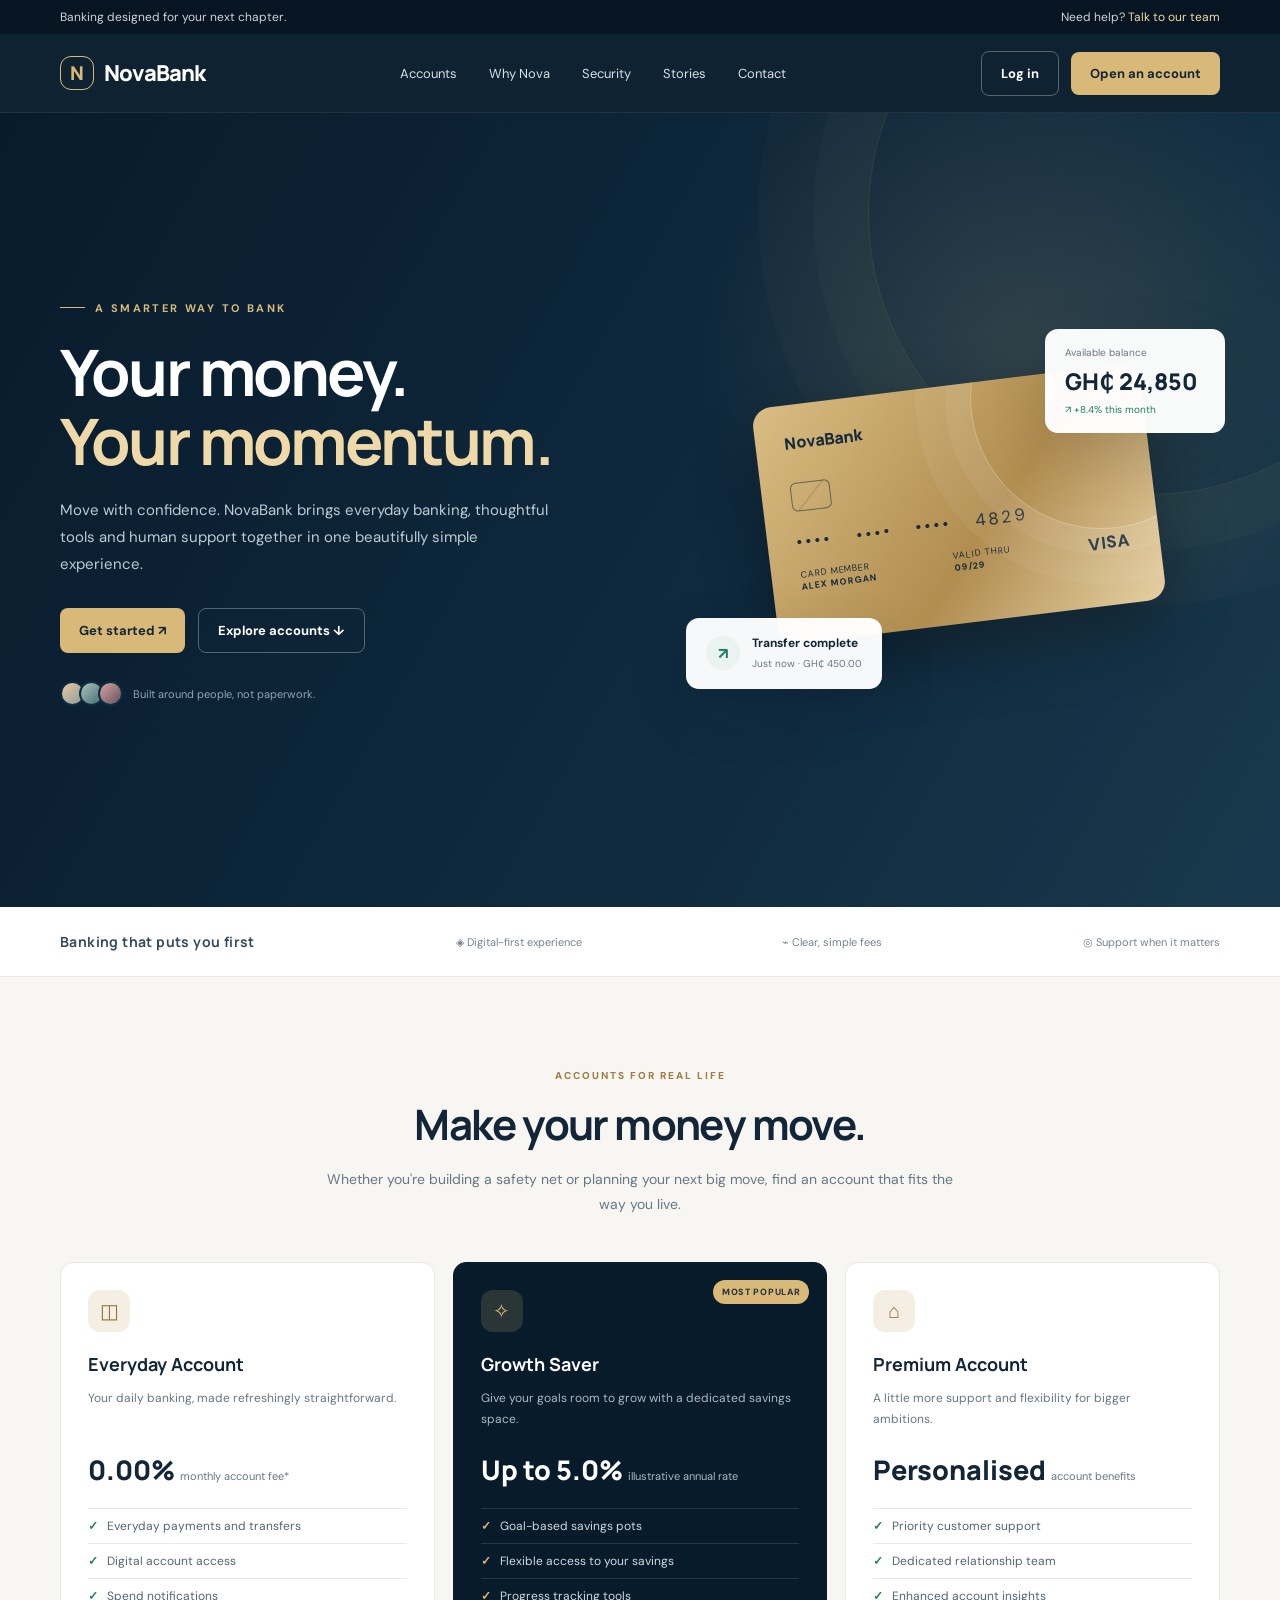
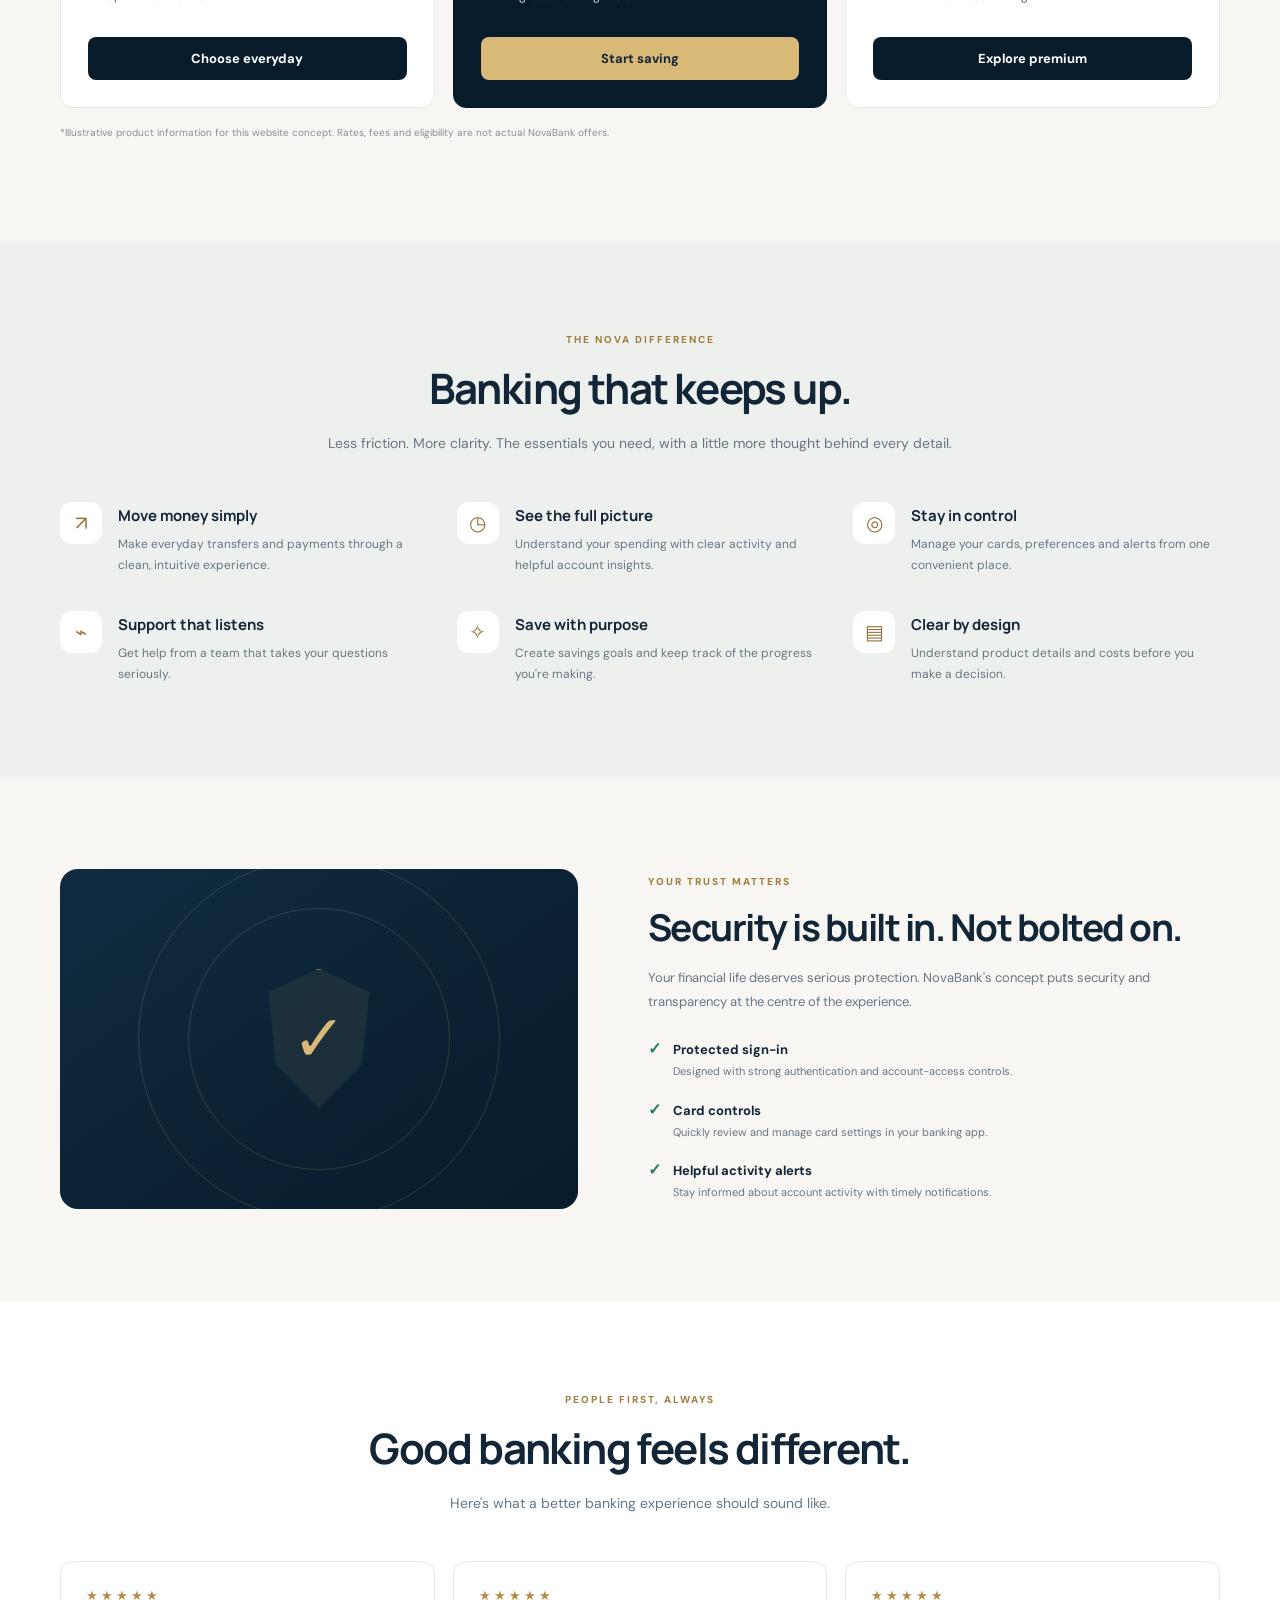
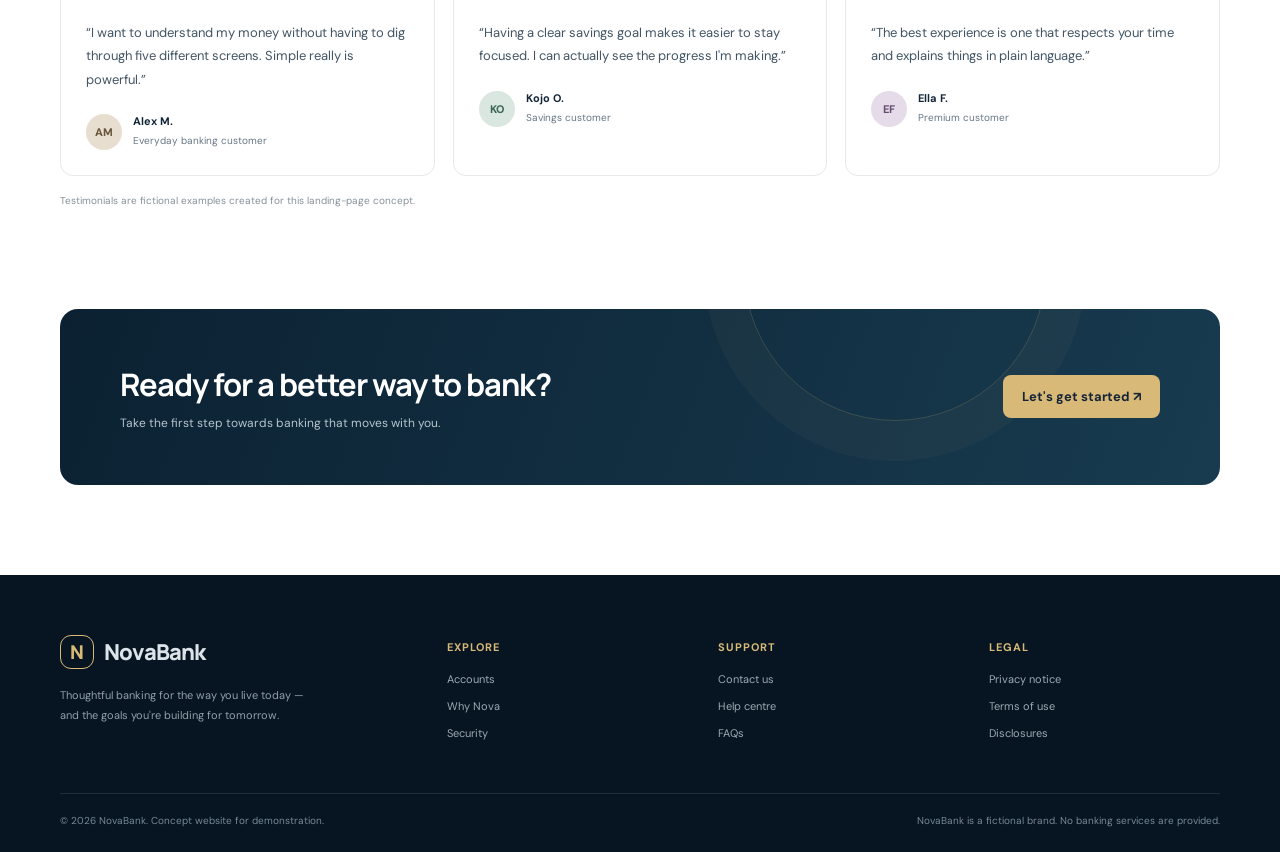
==== index.html @ 8806cc9f "Create index.html" ====
<!DOCTYPE html>
<html lang="en">
<head>
  <meta charset="UTF-8">
  <meta name="viewport" content="width=device-width, initial-scale=1.0">
  <meta name="theme-color" content="#081b2b">
  <meta name="description" content="NovaBank — modern banking built around you.">
  <title>NovaBank — Banking, beautifully reimagined</title>
  <link rel="stylesheet" href="style.css">
</head>
<body>

  <div class="topbar">
    <div class="container">
      <span>Banking designed for your next chapter.</span>
      <span>Need help? <a href="#contact">Talk to our team</a></span>
    </div>
  </div>

  <header>
    <div class="container nav">
      <a class="brand" href="#home">
        <span class="brand-mark">N</span>NovaBank
      </a>

      <nav class="nav-links" id="navLinks">
        <a href="#accounts">Accounts</a>
        <a href="#features">Why Nova</a>
        <a href="#security">Security</a>
        <a href="#stories">Stories</a>
        <a href="#contact">Contact</a>
      </nav>

      <div class="nav-actions">
        <button class="btn btn-outline" data-open="login">Log in</button>
        <button class="btn btn-gold" data-open="account">Open an account</button>
      </div>

      <button class="menu-toggle" id="menuToggle"
        aria-label="Toggle navigation" aria-expanded="false">☰</button>
    </div>
  </header>

  <main>
    <section class="hero" id="home">
      <div class="container hero-grid">
        <div>
          <div class="eyebrow">A smarter way to bank</div>
          <h1>Your money.<br><span>Your momentum.</span></h1>

          <p class="hero-copy">
            Move with confidence. NovaBank brings everyday banking,
            thoughtful tools and human support together in one
            beautifully simple experience.
          </p>

          <div class="hero-buttons">
            <button class="btn btn-gold" data-open="account">
              Get started ↗
            </button>
            <a class="btn btn-outline" href="#accounts">
              Explore accounts ↓
            </a>
          </div>

          <div class="hero-note">
            <span class="avatars"><i></i><i></i><i></i></span>
            Built around people, not paperwork.
          </div>
        </div>

        <div class="visual">
          <div class="float-card balance-card">
            <div class="float-label">Available balance</div>
            <div class="float-value">GH₵ 24,850</div>
            <div class="positive">↗ +8.4% this month</div>
          </div>

          <div class="bank-card">
            <div class="card-top">
              <span>NovaBank</span><span>◉</span>
            </div>
            <div class="chip"></div>
            <div class="card-number">•••• &nbsp; •••• &nbsp; •••• &nbsp; 4829</div>
            <div class="card-bottom">
              <span>Card member<br><b>Alex Morgan</b></span>
              <span>Valid thru<br><b>09/29</b></span>
              <span class="visa">VISA</span>
            </div>
          </div>

          <div class="float-card transfer-card">
            <span class="round-icon">↗</span>
            <span>
              <b>Transfer complete</b>
              <small>Just now · GH₵ 450.00</small>
            </span>
          </div>
        </div>
      </div>
    </section>

    <div class="trust-strip">
      <div class="container trust-inner">
        <strong>Banking that puts you first</strong>
        <span>◈ Digital-first experience</span>
        <span>⌁ Clear, simple fees</span>
        <span>◎ Support when it matters</span>
      </div>
    </div>

    <section id="accounts">
      <div class="container">
        <div class="section-head">
          <div class="kicker">Accounts for real life</div>
          <h2>Make your money move.</h2>
          <p>
            Whether you're building a safety net or planning your next
            big move, find an account that fits the way you live.
          </p>
        </div>

        <div class="accounts">
          <article class="account">
            <div class="account-icon">◫</div>
            <h3>Everyday Account</h3>
            <p>Your daily banking, made refreshingly straightforward.</p>
            <div class="rate">0.00% <small>monthly account fee*</small></div>
            <ul>
              <li>Everyday payments and transfers</li>
              <li>Digital account access</li>
              <li>Spend notifications</li>
            </ul>
            <button class="btn btn-dark" data-open="account"
              data-plan="Everyday Account">Choose everyday</button>
          </article>

          <article class="account featured">
            <span class="popular">Most popular</span>
            <div class="account-icon">✧</div>
            <h3>Growth Saver</h3>
            <p>Give your goals room to grow with a dedicated savings space.</p>
            <div class="rate">Up to 5.0% <small>illustrative annual rate</small></div>
            <ul>
              <li>Goal-based savings pots</li>
              <li>Flexible access to your savings</li>
              <li>Progress tracking tools</li>
            </ul>
            <button class="btn btn-gold" data-open="account"
              data-plan="Growth Saver">Start saving</button>
          </article>

          <article class="account">
            <div class="account-icon">⌂</div>
            <h3>Premium Account</h3>
            <p>A little more support and flexibility for bigger ambitions.</p>
            <div class="rate">Personalised <small>account benefits</small></div>
            <ul>
              <li>Priority customer support</li>
              <li>Dedicated relationship team</li>
              <li>Enhanced account insights</li>
            </ul>
            <button class="btn btn-dark" data-open="account"
              data-plan="Premium Account">Explore premium</button>
          </article>
        </div>

        <p class="disclaimer">
          *Illustrative product information for this website concept.
          Rates, fees and eligibility are not actual NovaBank offers.
        </p>
      </div>
    </section>

    <section class="features" id="features">
      <div class="container">
        <div class="section-head">
          <div class="kicker">The Nova difference</div>
          <h2>Banking that keeps up.</h2>
          <p>Less friction. More clarity. The essentials you need,
          with a little more thought behind every detail.</p>
        </div>

        <div class="feature-grid">
          <div class="feature">
            <div class="account-icon">↗</div>
            <div><h3>Move money simply</h3>
              <p>Make everyday transfers and payments through a clean,
              intuitive experience.</p></div>
          </div>
          <div class="feature">
            <div class="account-icon">◷</div>
            <div><h3>See the full picture</h3>
              <p>Understand your spending with clear activity and
              helpful account insights.</p></div>
          </div>
          <div class="feature">
            <div class="account-icon">◎</div>
            <div><h3>Stay in control</h3>
              <p>Manage your cards, preferences and alerts from one
              convenient place.</p></div>
          </div>
          <div class="feature">
            <div class="account-icon">⌁</div>
            <div><h3>Support that listens</h3>
              <p>Get help from a team that takes your questions
              seriously.</p></div>
          </div>
          <div class="feature">
            <div class="account-icon">✧</div>
            <div><h3>Save with purpose</h3>
              <p>Create savings goals and keep track of the progress
              you're making.</p></div>
          </div>
          <div class="feature">
            <div class="account-icon">▤</div>
            <div><h3>Clear by design</h3>
              <p>Understand product details and costs before you
              make a decision.</p></div>
          </div>
        </div>
      </div>
    </section>

    <section id="security">
      <div class="container security-grid">
        <div class="security-art">
          <div class="shield">✓</div>
        </div>

        <div class="security-copy">
          <div class="kicker">Your trust matters</div>
          <h2>Security is built in. Not bolted on.</h2>
          <p>
            Your financial life deserves serious protection.
            NovaBank's concept puts security and transparency
            at the centre of the experience.
          </p>

          <div class="security-list">
            <div class="security-row">
              <span class="check">✓</span>
              <div>
                <b>Protected sign-in</b>
                <p>Designed with strong authentication and
                account-access controls.</p>
              </div>
            </div>
            <div class="security-row">
              <span class="check">✓</span>
              <div>
                <b>Card controls</b>
                <p>Quickly review and manage card settings
                in your banking app.</p>
              </div>
            </div>
            <div class="security-row">
              <span class="check">✓</span>
              <div>
                <b>Helpful activity alerts</b>
                <p>Stay informed about account activity with
                timely notifications.</p>
              </div>
            </div>
          </div>
        </div>
      </div>
    </section>

    <section class="testimonial-section" id="stories">
      <div class="container">
        <div class="section-head">
          <div class="kicker">People first, always</div>
          <h2>Good banking feels different.</h2>
          <p>Here's what a better banking experience should sound like.</p>
        </div>

        <div class="quote-grid">
          <article class="quote">
            <div class="stars">★★★★★</div>
            <blockquote>
              “I want to understand my money without having to dig
              through five different screens. Simple really is powerful.”
            </blockquote>
            <div class="person">
              <span class="person-avatar">AM</span>
              <span><b>Alex M.</b><small>Everyday banking customer</small></span>
            </div>
          </article>

          <article class="quote">
            <div class="stars">★★★★★</div>
            <blockquote>
              “Having a clear savings goal makes it easier to stay
              focused. I can actually see the progress I'm making.”
            </blockquote>
            <div class="person">
              <span class="person-avatar avatar-green">KO</span>
              <span><b>Kojo O.</b><small>Savings customer</small></span>
            </div>
          </article>

          <article class="quote">
            <div class="stars">★★★★★</div>
            <blockquote>
              “The best experience is one that respects your time
              and explains things in plain language.”
            </blockquote>
            <div class="person">
              <span class="person-avatar avatar-purple">EF</span>
              <span><b>Ella F.</b><small>Premium customer</small></span>
            </div>
          </article>
        </div>

        <p class="disclaimer">
          Testimonials are fictional examples created for this
          landing-page concept.
        </p>
      </div>
    </section>

    <section class="cta" id="contact">
      <div class="container">
        <div class="cta-panel">
          <div>
            <h2>Ready for a better way to bank?</h2>
            <p>Take the first step towards banking that moves with you.</p>
          </div>
          <button class="btn btn-gold" data-open="account">
            Let's get started ↗
          </button>
        </div>
      </div>
    </section>
  </main>

  <footer>
    <div class="container">
      <div class="footer-grid">
        <div class="footer-brand">
          <a class="brand" href="#home">
            <span class="brand-mark">N</span>NovaBank
          </a>
          <p>Thoughtful banking for the way you live today —
          and the goals you're building for tomorrow.</p>
        </div>
        <div class="footer-col">
          <h4>Explore</h4>
          <a href="#accounts">Accounts</a>
          <a href="#features">Why Nova</a>
          <a href="#security">Security</a>
        </div>
        <div class="footer-col">
          <h4>Support</h4>
          <a href="#contact">Contact us</a>
          <a href="#contact">Help centre</a>
          <a href="#contact">FAQs</a>
        </div>
        <div class="footer-col">
          <h4>Legal</h4>
          <a href="#contact">Privacy notice</a>
          <a href="#contact">Terms of use</a>
          <a href="#contact">Disclosures</a>
        </div>
      </div>

      <div class="footer-bottom">
        <span>© 2026 NovaBank. Concept website for demonstration.</span>
        <span>NovaBank is a fictional brand. No banking services are provided.</span>
      </div>
    </div>
  </footer>

  <div class="modal-backdrop" id="modalBackdrop"
       role="dialog" aria-modal="true" aria-labelledby="modalTitle">
    <div class="modal">
      <button class="close" id="closeModal" aria-label="Close dialog">×</button>
      <h3 id="modalTitle">Let's get you started.</h3>
      <p id="modalDescription">
        Tell us a little about what you're looking for.
      </p>

      <form id="leadForm">
        <div class="field">
          <label for="fullName">Full name</label>
          <input id="fullName" name="fullName"
                 placeholder="Your name" required>
        </div>

        <div class="field">
          <label for="email">Email address</label>
          <input id="email" name="email" type="email"
                 placeholder="you@example.com" required>
        </div>

        <div class="field">
          <label for="plan">I'm interested in</label>
          <select id="plan" name="plan">
            <option>Everyday Account</option>
            <option>Growth Saver</option>
            <option>Premium Account</option>
            <option>Just exploring</option>
          </select>
        </div>

        <button class="btn btn-dark" type="submit">Submit interest ↗</button>
        <p class="notice">
          Demo only: your information is not sent to a server or stored.
        </p>
      </form>
    </div>
  </div>

  <div class="toast" id="toast" role="status" aria-live="polite"></div>

  <script src="script.js"></script>
</body>
            </html>
---- style.css ----
@import url('https://fonts.googleapis.com/css2?family=DM+Sans:wght@400;500;600;700&family=Manrope:wght@400;500;600;700;800&display=swap');

:root {
  --navy: #081b2b;
  --navy2: #102b40;
  --ink: #132638;
  --muted: #667786;
  --gold: #d9b978;
  --gold2: #f0d9a8;
  --cream: #f7f6f2;
  --line: #e7e9e8;
  --green: #1e8066;
  --shadow: 0 22px 60px rgba(8,27,43,.12);
}

* { box-sizing: border-box; }

html { scroll-behavior: smooth; }

body {
  margin: 0;
  background: var(--cream);
  color: var(--ink);
  font-family: 'DM Sans', sans-serif;
}

h1,h2,h3,.brand { font-family: Manrope,sans-serif; }
a { color: inherit; text-decoration: none; }
button { font: inherit; cursor: pointer; }

.container {
  width: min(1160px,calc(100% - 48px));
  margin: auto;
}

/* TOP BAR */

.topbar {
  background: #061521;
  color: #cbd5dc;
  font-size: 12px;
  padding: 9px 0;
}

.topbar .container {
  display: flex;
  justify-content: space-between;
  gap: 16px;
}

.topbar a { color: var(--gold2); }

/* NAVIGATION */

header {
  position: sticky;
  top: 0;
  z-index: 20;
  background: rgba(8,27,43,.97);
  backdrop-filter: blur(14px);
  color: white;
  border-bottom: 1px solid rgba(255,255,255,.08);
}

.nav {
  height: 78px;
  display: flex;
  align-items: center;
  justify-content: space-between;
}

.brand {
  display: flex;
  align-items: center;
  gap: 10px;
  font-weight: 800;
  font-size: 22px;
  letter-spacing: -.8px;
}

.brand-mark {
  width: 34px;
  height: 34px;
  border: 1px solid var(--gold);
  border-radius: 11px;
  display: grid;
  place-items: center;
  color: var(--gold);
  font-weight: 800;
  font-size: 19px;
}

.nav-links {
  display: flex;
  gap: 32px;
  align-items: center;
  color: #d7e0e6;
  font-size: 13px;
}

.nav-links a:hover { color: var(--gold2); }

.nav-actions {
  display: flex;
  align-items: center;
  gap: 12px;
}

.btn {
  border: 0;
  border-radius: 8px;
  padding: 13px 19px;
  font-weight: 700;
  font-size: 13px;
  transition: .2s;
  display: inline-flex;
  align-items: center;
  justify-content: center;
  gap: 9px;
}

.btn:hover { transform: translateY(-2px); }

.btn-gold {
  background: var(--gold);
  color: #152536;
}

.btn-gold:hover { background: var(--gold2); }

.btn-outline {
  background: transparent;
  color: white;
  border: 1px solid rgba(255,255,255,.3);
}

.btn-dark {
  background: var(--navy);
  color: white;
}

.menu-toggle {
  display: none;
  background: none;
  color: white;
  border: 0;
  font-size: 25px;
}

/* HERO */

.hero {
  background:
    radial-gradient(circle at 80% 30%,rgba(217,185,120,.16),transparent 28%),
    linear-gradient(120deg,#081b2b 0%,#102b40 65%,#18394d 100%);
  color: white;
  overflow: hidden;
  position: relative;
}

.hero:after {
  content: "";
  position: absolute;
  width: 560px;
  height: 560px;
  border: 1px solid rgba(217,185,120,.13);
  border-radius: 50%;
  right: -150px;
  top: -180px;
  box-shadow: 0 0 0 55px rgba(217,185,120,.025),
              0 0 0 110px rgba(217,185,120,.02);
}

.hero-grid {
  position: relative;
  z-index: 1;
  display: grid;
  grid-template-columns: 1.05fr .95fr;
  gap: 60px;
  align-items: center;
  padding: 92px 0 105px;
  min-height: 610px;
}

.eyebrow {
  color: var(--gold);
  font-size: 11px;
  font-weight: 700;
  letter-spacing: 2.4px;
  text-transform: uppercase;
  display: flex;
  align-items: center;
  gap: 10px;
}

.eyebrow:before {
  content: "";
  width: 25px;
  height: 1px;
  background: var(--gold);
}

h1 {
  font-size: clamp(42px,5vw,66px);
  line-height: 1.08;
  letter-spacing: -2.8px;
  margin: 22px 0;
}

.hero h1 span { color: var(--gold2); }

.hero-copy {
  max-width: 490px;
  color: #bdcbd4;
  line-height: 1.8;
  font-size: 15px;
}

.hero-buttons {
  display: flex;
  gap: 13px;
  margin-top: 30px;
  flex-wrap: wrap;
}

.hero-note {
  margin-top: 28px;
  color: #91a5b2;
  font-size: 11px;
  display: flex;
  align-items: center;
  gap: 10px;
}

.avatars { display: flex; }

.avatars i {
  width: 25px;
  height: 25px;
  border-radius: 50%;
  border: 2px solid #102b40;
  background: linear-gradient(135deg,#d8b98a,#8c6651);
  margin-left: -6px;
}

.avatars i:first-child {
  margin: 0;
  background: linear-gradient(135deg,#e9c8a1,#8d9b9b);
}

.avatars i:nth-child(2) {
  background: linear-gradient(135deg,#a6c3bd,#496c71);
}

.avatars i:nth-child(3) {
  background: linear-gradient(135deg,#d6a6a0,#674e5e);
}

/* BANK CARD VISUAL */

.visual {
  position: relative;
  min-height: 400px;
  display: grid;
  place-items: center;
}

.bank-card {
  width: min(390px,100%);
  height: 238px;
  border-radius: 19px;
  padding: 27px 29px;
  background: linear-gradient(130deg,#d9bd83,#b18d50 58%,#e5d0a4);
  color: #172b3b;
  box-shadow: 0 28px 65px rgba(0,0,0,.32);
  transform: rotate(-7deg);
  position: relative;
  z-index: 2;
  overflow: hidden;
}

.bank-card:after {
  content: "";
  position: absolute;
  width: 260px;
  height: 260px;
  border: 1px solid rgba(255,255,255,.3);
  border-radius: 50%;
  right: -90px;
  top: -100px;
  box-shadow: 0 0 0 25px rgba(255,255,255,.06),
              0 0 0 55px rgba(255,255,255,.05);
}

.card-top {
  display: flex;
  justify-content: space-between;
  align-items: center;
  font-family: Manrope;
  font-weight: 800;
}

.chip {
  width: 40px;
  height: 29px;
  border: 1px solid rgba(20,40,55,.55);
  border-radius: 6px;
  margin-top: 29px;
  background: linear-gradient(135deg,transparent 48%,rgba(20,40,55,.22) 49%,transparent 52%);
}

.card-number {
  font-size: 17px;
  letter-spacing: 3px;
  margin-top: 19px;
}

.card-bottom {
  display: flex;
  justify-content: space-between;
  margin-top: 16px;
  font-size: 9px;
  text-transform: uppercase;
  letter-spacing: 1px;
}

.visa {
  font-size: 17px;
  font-weight: 800;
}

.float-card {
  position: absolute;
  background: rgba(255,255,255,.97);
  color: var(--ink);
  padding: 17px 20px;
  border-radius: 13px;
  box-shadow: var(--shadow);
  z-index: 3;
}

.balance-card {
  right: -5px;
  top: 25px;
  width: 180px;
}

.float-label {
  font-size: 10px;
  color: var(--muted);
}

.float-value {
  font-family: Manrope;
  font-size: 23px;
  font-weight: 800;
  margin: 6px 0;
}

.positive {
  font-size: 10px;
  color: var(--green);
}

.transfer-card {
  left: -12px;
  bottom: 15px;
  display: flex;
  align-items: center;
  gap: 12px;
}

.round-icon {
  width: 34px;
  height: 34px;
  border-radius: 50%;
  background: #eaf3ef;
  color: var(--green);
  display: grid;
  place-items: center;
  font-weight: 800;
}

.transfer-card b {
  display: block;
  font-size: 12px;
}

.transfer-card small {
  color: var(--muted);
  font-size: 10px;
}

/* TRUST STRIP */

.trust-strip {
  background: white;
  border-bottom: 1px solid var(--line);
}

.trust-inner {
  display: flex;
  justify-content: space-between;
  align-items: center;
  gap: 25px;
  padding: 25px 0;
  color: #75838d;
  font-size: 11px;
}

.trust-inner strong {
  color: #344b5a;
  font-family: Manrope;
  font-size: 14px;
  letter-spacing: .4px;
}

/* GENERAL SECTIONS */

section { padding: 92px 0; }

.section-head {
  text-align: center;
  max-width: 650px;
  margin: 0 auto 45px;
}

.kicker {
  color: #a17c3e;
  font-size: 10px;
  font-weight: 800;
  letter-spacing: 2px;
  text-transform: uppercase;
}

.section-head h2 {
  font-size: clamp(29px,4vw,42px);
  letter-spacing: -1.6px;
  margin: 13px 0;
}

.section-head p {
  color: var(--muted);
  line-height: 1.8;
  font-size: 14px;
}

/* ACCOUNT CARDS */

.accounts {
  display: grid;
  grid-template-columns: repeat(3,1fr);
  gap: 18px;
}

.account {
  background: white;
  border: 1px solid var(--line);
  border-radius: 13px;
  padding: 27px;
  transition: .25s;
}

.account:hover {
  transform: translateY(-5px);
  box-shadow: var(--shadow);
}

.account.featured {
  background: var(--navy);
  color: white;
  border-color: var(--navy);
  position: relative;
}

.account-icon {
  width: 42px;
  height: 42px;
  border-radius: 12px;
  background: #f5efe3;
  color: #94733d;
  display: grid;
  place-items: center;
  font-size: 20px;
}

.featured .account-icon {
  background: rgba(217,185,120,.16);
  color: var(--gold);
}

.account h3 {
  font-size: 18px;
  margin: 20px 0 8px;
}

.account p {
  font-size: 12px;
  color: var(--muted);
  line-height: 1.7;
  min-height: 43px;
}

.featured p { color: #aab9c3; }

.account .rate {
  font-family: Manrope;
  font-size: 27px;
  font-weight: 800;
  margin: 20px 0 5px;
}

.account .rate small {
  font: 11px 'DM Sans';
  color: var(--muted);
}

.featured .rate small { color: #aab9c3; }

.account ul {
  padding: 0;
  list-style: none;
  margin: 20px 0 24px;
}

.account li {
  font-size: 12px;
  padding: 9px 0;
  border-top: 1px solid var(--line);
  color: #536574;
}

.featured li {
  border-color: rgba(255,255,255,.12);
  color: #d0d9df;
}

.account li:before {
  content: "✓";
  color: var(--green);
  font-weight: 800;
  margin-right: 9px;
}

.featured li:before { color: var(--gold); }

.account .btn { width: 100%; }

.popular {
  position: absolute;
  right: 17px;
  top: 17px;
  background: var(--gold);
  color: #243343;
  font-size: 9px;
  padding: 6px 9px;
  border-radius: 20px;
  font-weight: 800;
  text-transform: uppercase;
  letter-spacing: .7px;
}

.disclaimer {
  font-size: 10px;
  color: #84919a;
  margin-top: 18px;
}

/* FEATURES */

.features { background: #eef0ed; }

.feature-grid {
  display: grid;
  grid-template-columns: repeat(3,1fr);
  gap: 35px 30px;
}

.feature {
  display: flex;
  gap: 16px;
}

.feature .account-icon {
  flex-shrink: 0;
  background: white;
}

.feature h3 {
  font-size: 15px;
  margin: 3px 0 8px;
}

.feature p {
  font-size: 12px;
  color: var(--muted);
  line-height: 1.75;
  margin: 0;
}

/* SECURITY */

.security-grid {
  display: grid;
  grid-template-columns: .95fr 1.05fr;
  gap: 70px;
  align-items: center;
}

.security-art {
  min-height: 340px;
  background: linear-gradient(145deg,#102b40,#081b2b);
  border-radius: 18px;
  display: grid;
  place-items: center;
  position: relative;
  overflow: hidden;
}

.security-art:before,
.security-art:after {
  content: "";
  position: absolute;
  border: 1px solid rgba(217,185,120,.18);
  border-radius: 50%;
  width: 260px;
  height: 260px;
}

.security-art:after {
  width: 360px;
  height: 360px;
}

.shield {
  position: relative;
  z-index: 1;
  width: 120px;
  height: 140px;
  display: grid;
  place-items: center;
  color: var(--gold);
  font-size: 65px;
  border: 1px solid rgba(217,185,120,.5);
  clip-path: polygon(50% 0,92% 17%,86% 68%,50% 100%,14% 68%,8% 17%);
  background: rgba(217,185,120,.08);
}

.security-copy h2 {
  font-size: 37px;
  letter-spacing: -1.5px;
  margin: 14px 0;
}

.security-copy > p {
  color: var(--muted);
  font-size: 13px;
  line-height: 1.8;
}

.security-list {
  margin-top: 25px;
  display: grid;
  gap: 18px;
}

.security-row {
  display: flex;
  gap: 12px;
}

.check {
  color: var(--green);
  font-weight: 900;
}

.security-row b { font-size: 13px; }

.security-row p {
  font-size: 11px;
  color: var(--muted);
  margin: 4px 0 0;
  line-height: 1.6;
}

/* TESTIMONIALS */

.testimonial-section { background: #fff; }

.quote-grid {
  display: grid;
  grid-template-columns: repeat(3,1fr);
  gap: 18px;
}

.quote {
  border: 1px solid var(--line);
  border-radius: 13px;
  padding: 25px;
}

.stars {
  color: #b58b48;
  letter-spacing: 3px;
  font-size: 13px;
}

.quote blockquote {
  margin: 17px 0 23px;
  color: #425564;
  font-size: 13px;
  line-height: 1.8;
}

.person {
  display: flex;
  align-items: center;
  gap: 11px;
}

.person-avatar {
  width: 36px;
  height: 36px;
  border-radius: 50%;
  display: grid;
  place-items: center;
  background: #e8ded0;
  color: #69553a;
  font-weight: 800;
  font-size: 11px;
}

.avatar-green {
  background: #d9e7e0 !important;
  color: #3e6659 !important;
}

.avatar-purple {
  background: #e6dce9 !important;
  color: #654e70 !important;
}

.person b {
  display: block;
  font-size: 11px;
}

.person small {
  font-size: 10px;
  color: var(--muted);
}

/* CALL TO ACTION */

.cta {
  padding: 0 0 90px;
  background: white;
}

.cta-panel {
  background: linear-gradient(110deg,#0b2132,#183b4f);
  border-radius: 18px;
  padding: 54px 60px;
  color: white;
  display: flex;
  justify-content: space-between;
  align-items: center;
  gap: 30px;
  position: relative;
  overflow: hidden;
}

.cta-panel:after {
  content: "";
  position: absolute;
  width: 300px;
  height: 300px;
  border: 1px solid rgba(217,185,120,.2);
  border-radius: 50%;
  right: 15%;
  top: -190px;
  box-shadow: 0 0 0 40px rgba(217,185,120,.04);
}

.cta-panel h2 {
  font-size: 31px;
  letter-spacing: -1px;
  margin: 0 0 10px;
  position: relative;
  z-index: 1;
}

.cta-panel p {
  color: #b6c5ce;
  font-size: 12px;
  margin: 0;
  position: relative;
  z-index: 1;
}

.cta-panel .btn {
  position: relative;
  z-index: 1;
  white-space: nowrap;
}

/* FOOTER */

footer {
  background: #061521;
  color: #dce4e9;
  padding: 60px 0 25px;
}

.footer-grid {
  display: grid;
  grid-template-columns: 1.5fr 1fr 1fr 1fr;
  gap: 40px;
}

.footer-brand p {
  max-width: 260px;
  color: #8fa0ab;
  font-size: 11px;
  line-height: 1.8;
  margin-top: 17px;
}

.footer-col h4 {
  font-size: 11px;
  color: var(--gold);
  letter-spacing: 1px;
  text-transform: uppercase;
  margin: 5px 0 18px;
}

.footer-col a {
  display: block;
  color: #9aabb5;
  font-size: 11px;
  margin: 13px 0;
}

.footer-col a:hover { color: white; }

.footer-bottom {
  border-top: 1px solid rgba(255,255,255,.1);
  margin-top: 40px;
  padding-top: 20px;
  display: flex;
  justify-content: space-between;
  gap: 20px;
  color: #778995;
  font-size: 10px;
}

/* MODAL AND NOTIFICATIONS */

.modal-backdrop {
  position: fixed;
  inset: 0;
  background: rgba(3,14,23,.72);
  z-index: 50;
  display: none;
  place-items: center;
  padding: 20px;
}

.modal-backdrop.show { display: grid; }

.modal {
  background: white;
  border-radius: 15px;
  padding: 30px;
  width: min(430px,100%);
  box-shadow: 0 25px 90px rgba(0,0,0,.3);
  position: relative;
}

.modal h3 {
  font-size: 23px;
  margin: 0 0 8px;
}

.modal p {
  font-size: 12px;
  color: var(--muted);
  line-height: 1.7;
}

.close {
  position: absolute;
  right: 16px;
  top: 14px;
  border: 0;
  background: #f0f2f2;
  border-radius: 50%;
  width: 30px;
  height: 30px;
  font-size: 18px;
}

.field {
  display: grid;
  gap: 6px;
  margin: 15px 0;
}

.field label {
  font-size: 11px;
  font-weight: 700;
}

.field input,
.field select {
  padding: 12px;
  border: 1px solid #dce2e4;
  border-radius: 7px;
  font: 13px 'DM Sans';
  outline: none;
}

.field input:focus,
.field select:focus {
  border-color: #b18d50;
}

.modal .btn {
  width: 100%;
  margin-top: 8px;
}

.notice {
  font-size: 10px !important;
  color: #8b969d !important;
}

.toast {
  position: fixed;
  bottom: 22px;
  left: 50%;
  transform: translate(-50%,20px);
  background: #102b40;
  color: white;
  padding: 13px 18px;
  border-radius: 8px;
  font-size: 12px;
  opacity: 0;
  pointer-events: none;
  transition: .25s;
  z-index: 70;
  box-shadow: var(--shadow);
}

.toast.show {
  opacity: 1;
  transform: translate(-50%,0);
}

/* RESPONSIVE DESIGN */

@media(max-width:900px) {
  .nav-links { gap: 17px; }
  .hero-grid { gap: 25px; }
  .float-card.balance-card { right: -10px; }
  .security-grid { gap: 35px; }
  .feature-grid { grid-template-columns: repeat(2,1fr); }
}

@media(max-width:700px) {
  .container { width: min(100% - 34px,520px); }

  .topbar .container { justify-content: center; }
  .topbar .container span:last-child { display: none; }

  .nav { height: 68px; }
  .menu-toggle { display: block; }
  .nav-actions .btn-outline { display: none; }

  .nav-links {
    display: none;
    position: absolute;
    top: 68px;
    left: 0;
    right: 0;
    background: #081b2b;
    padding: 20px 24px 25px;
    flex-direction: column;
    align-items: flex-start;
    border-top: 1px solid rgba(255,255,255,.1);
  }

  .nav-links.open { display: flex; }
  .nav-links a { padding: 5px 0; }

  .nav-actions {
    margin-left: auto;
    margin-right: 12px;
  }

  .nav-actions .btn {
    padding: 10px 13px;
    font-size: 11px;
  }

  .hero-grid {
    grid-template-columns: 1fr;
    padding: 65px 0 70px;
    gap: 30px;
  }

  .hero h1 { font-size: 46px; }
  .hero-copy { font-size: 13px; }

  .visual {
    min-height: 310px;
    margin: 0 10px;
  }

  .bank-card {
    width: 310px;
    height: 195px;
    padding: 22px;
    max-width: 88%;
  }

  .chip { margin-top: 18px; }
  .card-number { font-size: 14px; margin-top: 14px; }
  .card-bottom { margin-top: 12px; }

  .balance-card {
    right: -5px !important;
    top: 0;
    width: 145px;
    padding: 13px;
  }

  .float-value { font-size: 19px; }

  .transfer-card {
    left: -4px;
    bottom: 0;
    padding: 12px;
  }

  .trust-inner {
    flex-wrap: wrap;
    justify-content: center;
    text-align: center;
    gap: 16px 25px;
  }

  .trust-inner > strong { width: 100%; }

  section { padding: 68px 0; }

  .accounts,
  .quote-grid { grid-template-columns: 1fr; }

  .account p { min-height: 0; }

  .feature-grid {
    grid-template-columns: 1fr;
    gap: 25px;
  }

  .security-grid {
    grid-template-columns: 1fr;
    gap: 35px;
  }

  .security-art { min-height: 270px; }
  .security-copy h2 { font-size: 31px; }

  .cta { padding-bottom: 65px; }

  .cta-panel {
    padding: 35px 25px;
    display: block;
  }

  .cta-panel h2 { font-size: 26px; }
  .cta-panel .btn { margin-top: 22px; }

  .footer-grid {
    grid-template-columns: 1fr 1fr;
    gap: 28px;
  }

  .footer-brand { grid-column: 1/-1; }
  .footer-bottom { flex-direction: column; }
  .section-head { margin-bottom: 32px; }
}

@media(prefers-reduced-motion:reduce) {
  html { scroll-behavior: auto; }
  *, *:before, *:after { transition: none !important; }
  }
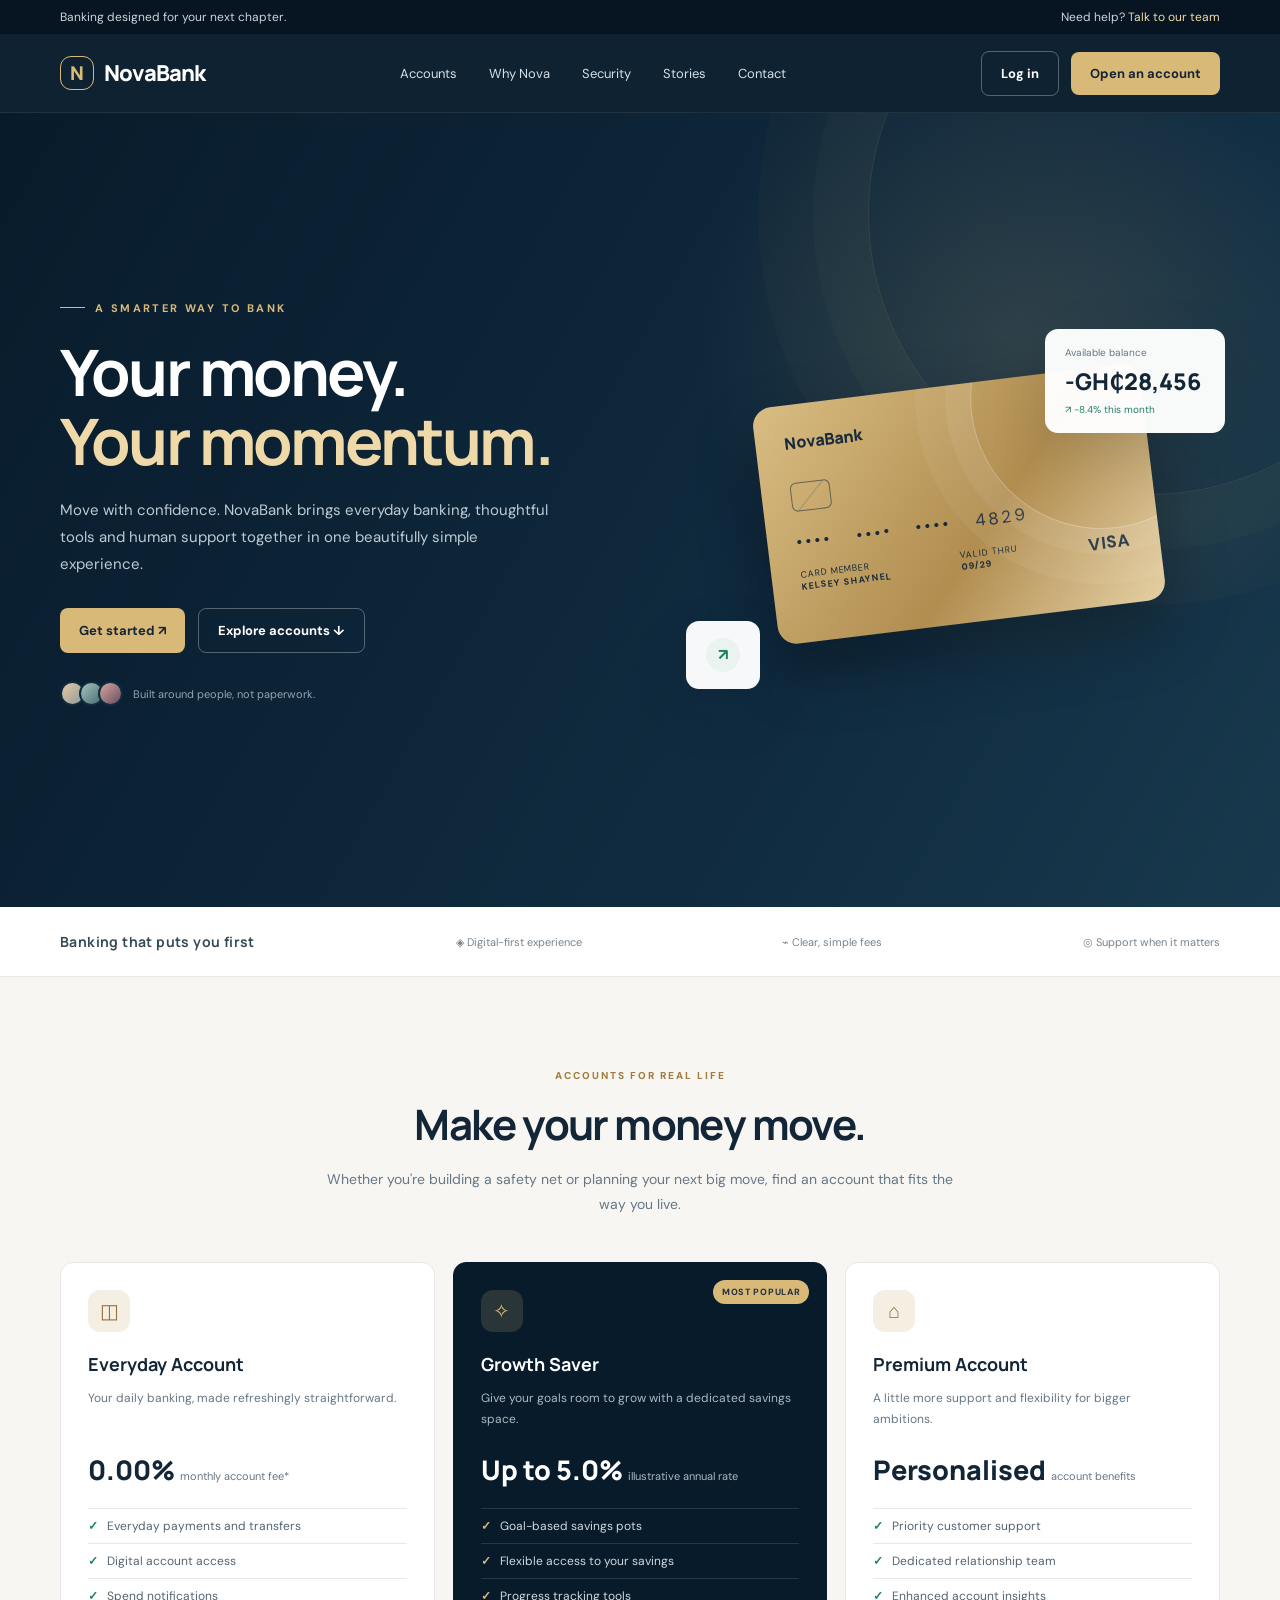
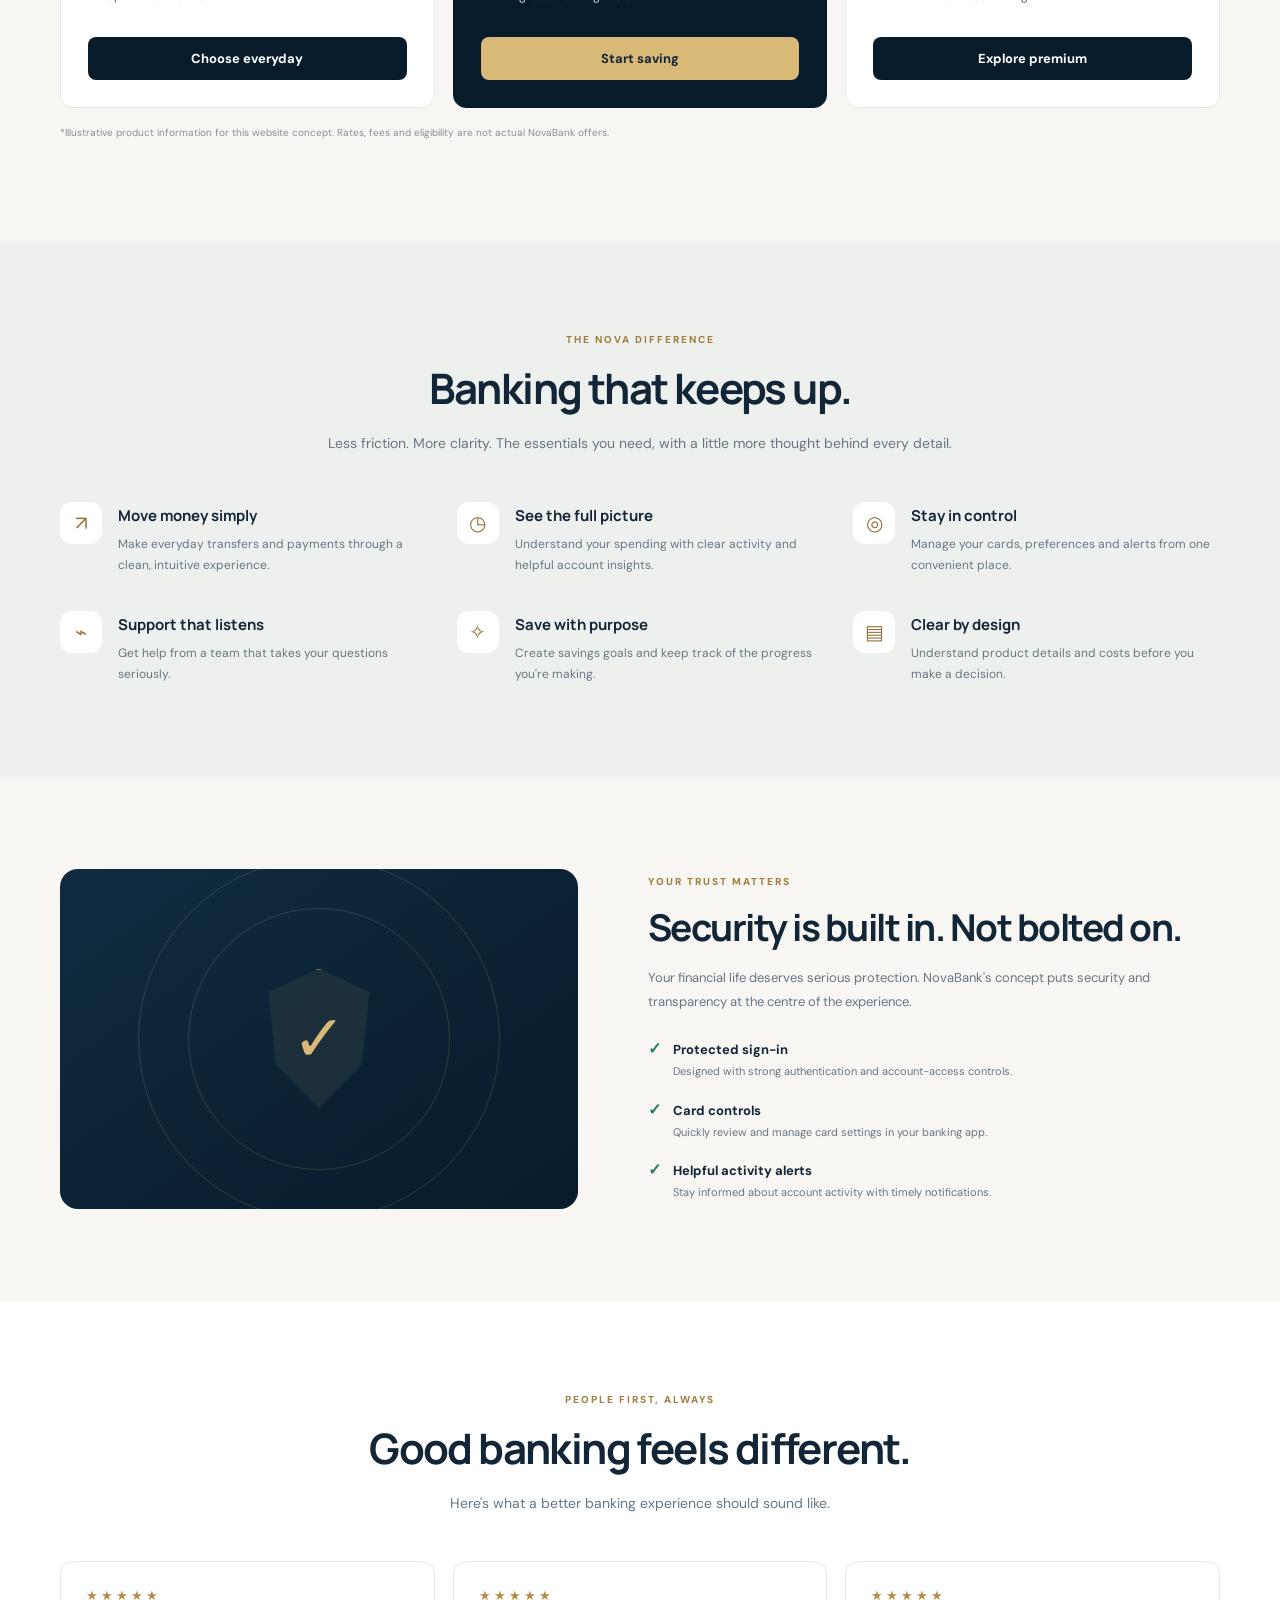
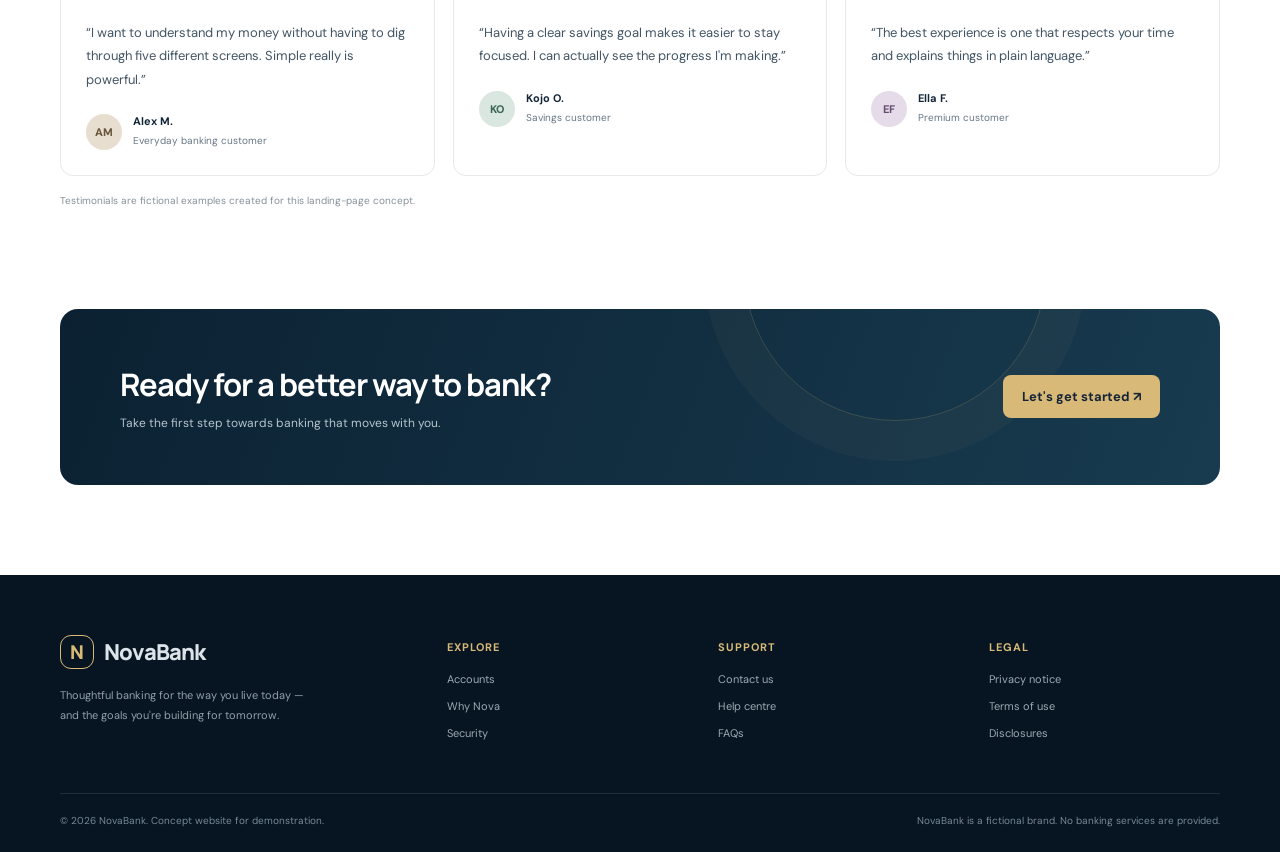
==== commit cdc590c4: "Update index.html" ====
--- a/index.html
+++ b/index.html
@@ -73,8 +73,8 @@
         <div class="visual">
           <div class="float-card balance-card">
             <div class="float-label">Available balance</div>
-            <div class="float-value">GH₵ 24,850</div>
-            <div class="positive">↗ +8.4% this month</div>
+            <div class="float-value">-GH₵28,456 </div>
+            <div class="positive">↗ -8.4% this month</div>
           </div>
 
           <div class="bank-card">
@@ -84,7 +84,7 @@
             <div class="chip"></div>
             <div class="card-number">•••• &nbsp; •••• &nbsp; •••• &nbsp; 4829</div>
             <div class="card-bottom">
-              <span>Card member<br><b>Alex Morgan</b></span>
+              <span>Card member<br><b>Kelsey Shaynel</b></span>
               <span>Valid thru<br><b>09/29</b></span>
               <span class="visa">VISA</span>
             </div>
@@ -92,10 +92,6 @@
 
           <div class="float-card transfer-card">
             <span class="round-icon">↗</span>
-            <span>
-              <b>Transfer complete</b>
-              <small>Just now · GH₵ 450.00</small>
-            </span>
           </div>
         </div>
       </div>
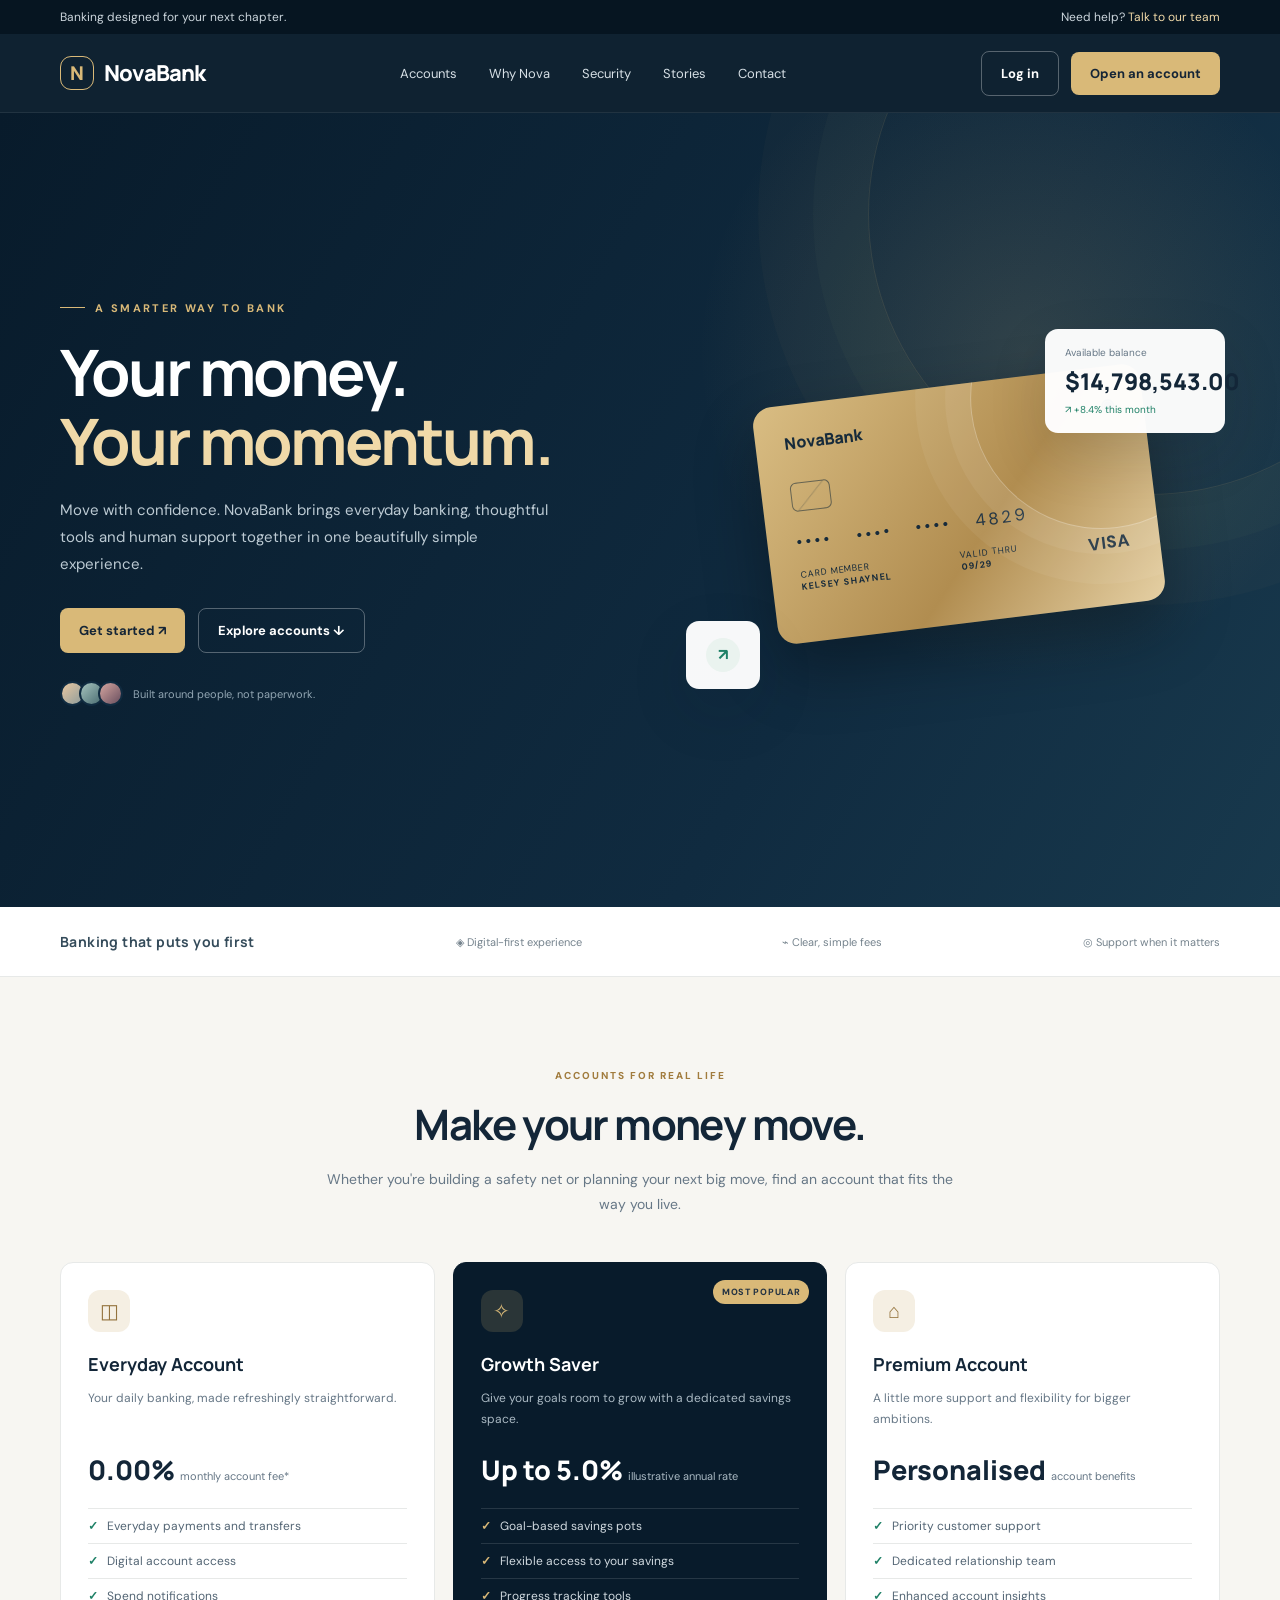
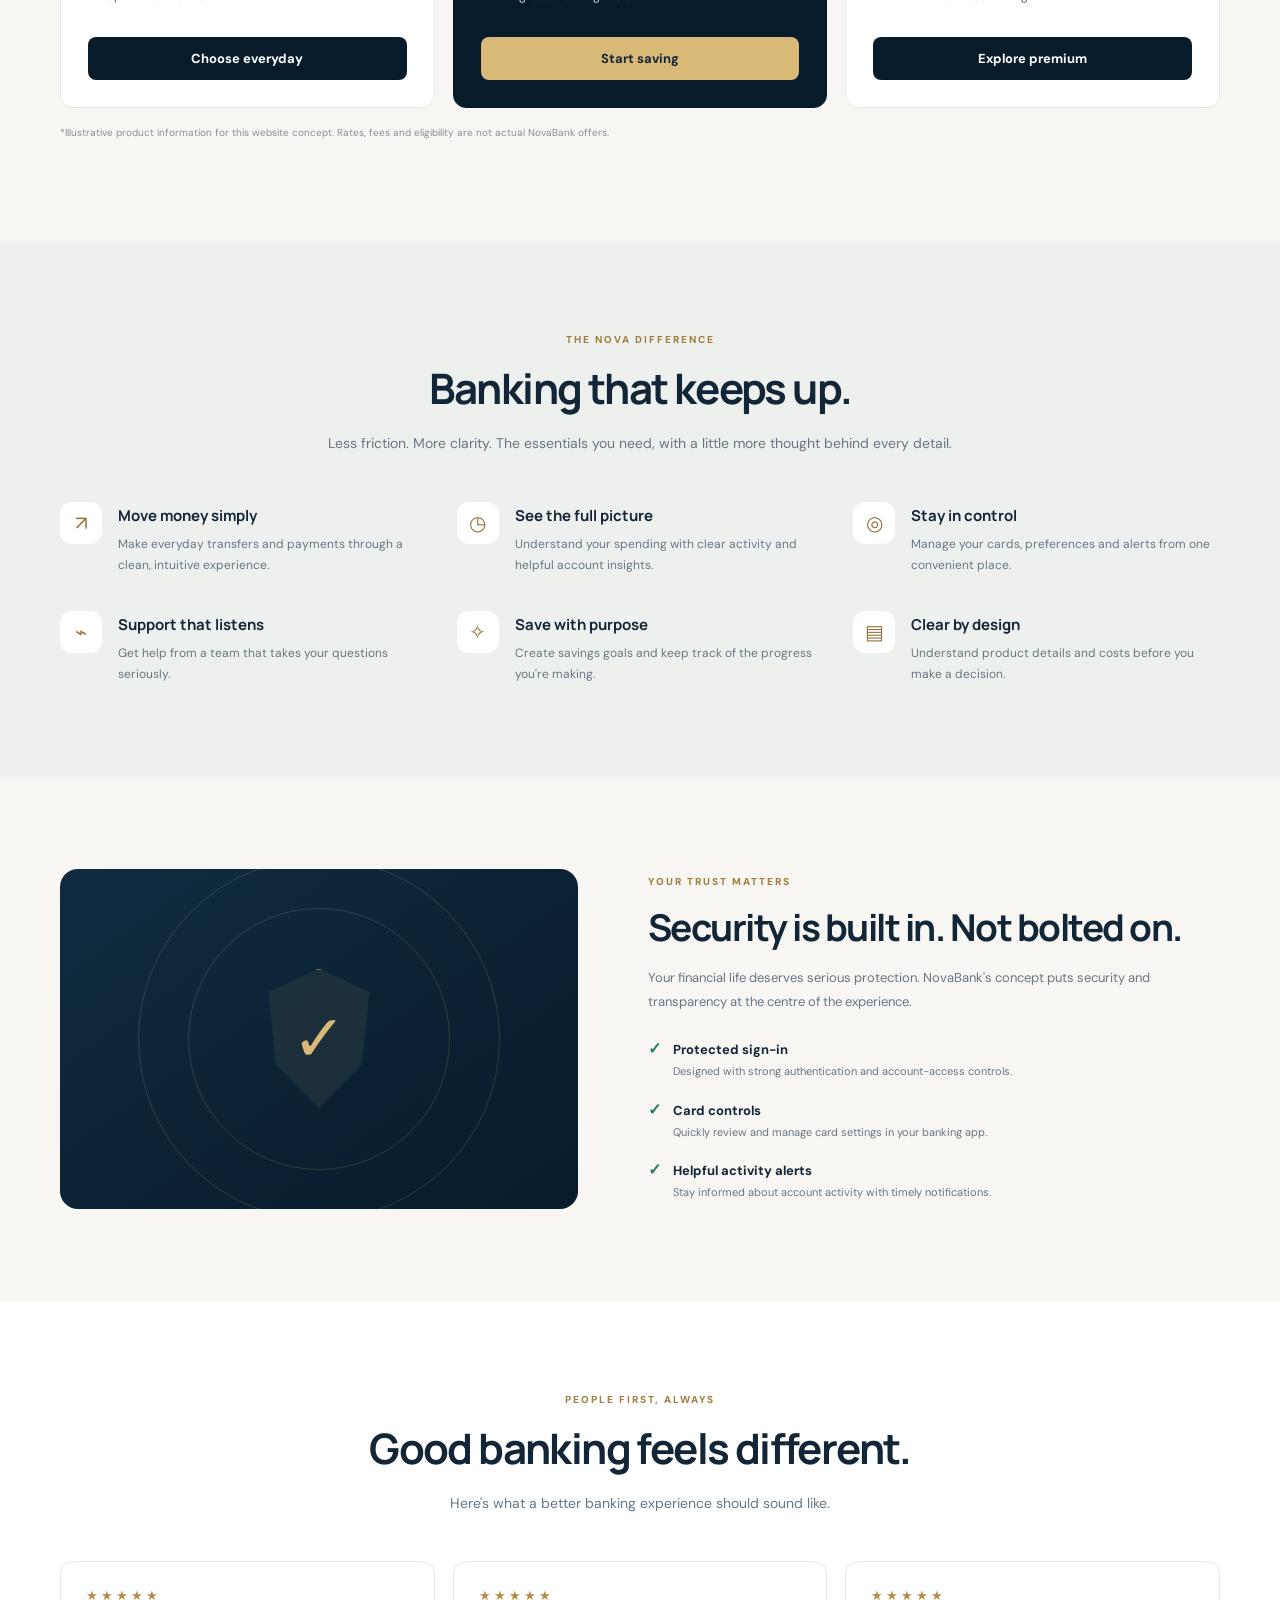
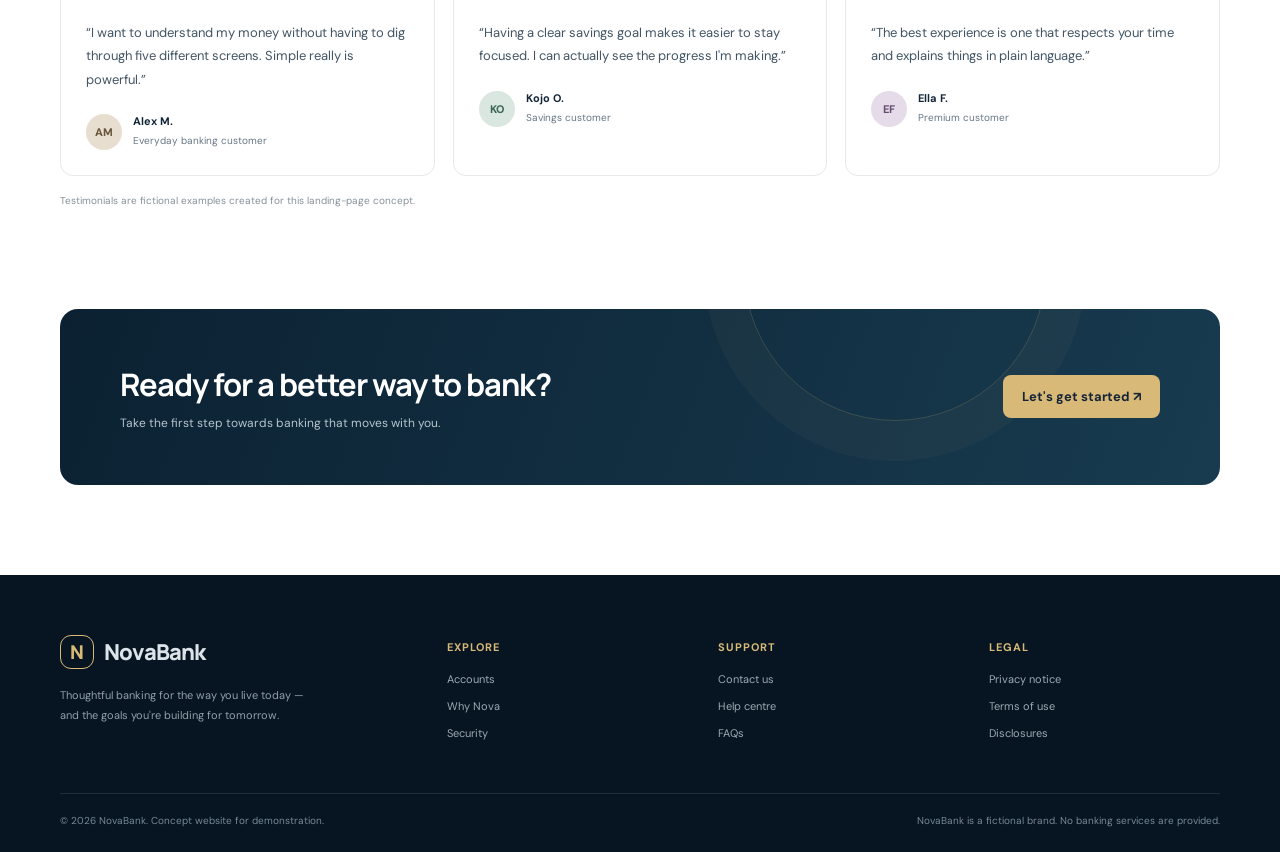
==== commit 3fe7def7: "Update index.html" ====
--- a/index.html
+++ b/index.html
@@ -73,8 +73,8 @@
         <div class="visual">
           <div class="float-card balance-card">
             <div class="float-label">Available balance</div>
-            <div class="float-value">-GH₵28,456 </div>
-            <div class="positive">↗ -8.4% this month</div>
+            <div class="float-value"> $14,798,543.00</div>
+            <div class="positive">↗ +8.4% this month</div>
           </div>
 
           <div class="bank-card">
